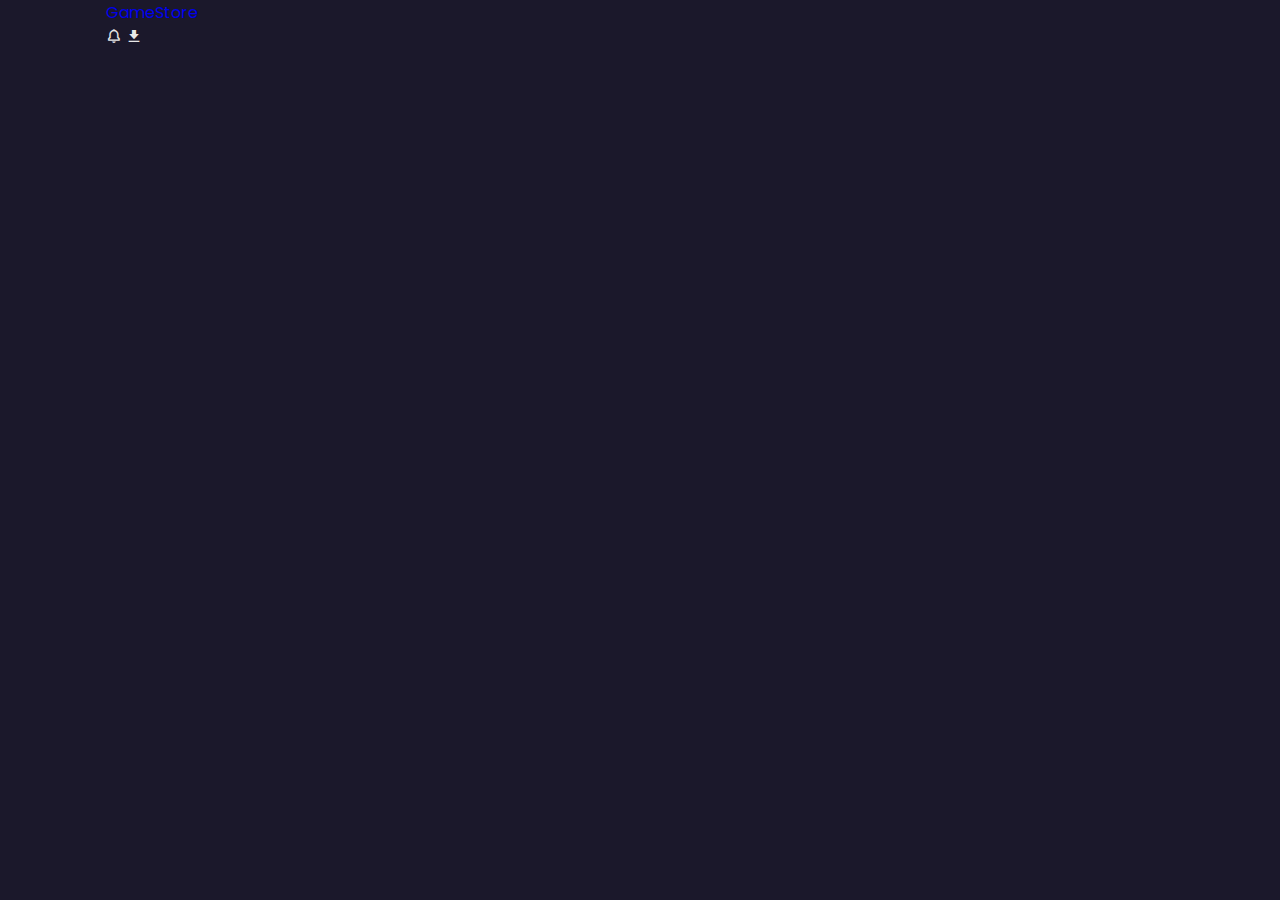
==== index.html @ adf53d3b "Initial Commit" ====
<!DOCTYPE html>
<html lang="en">
<head>
    <meta charset="UTF-8">
    <meta name="viewport" content="width=device-width, initial-scale=1.0">
    <title>Responsive Games Website</title>
    <!-- Fav Icon -->
    <link rel="shotcut" href="img/fav.png" type="image/x-icon">
    <!-- Link To Css -->
    <link rel="stylesheet" href="css/style.css">
    <!-- Box Icon -->
    <link rel="stylesheet" href="https://unpkg.com/boxicons@2.1.0/css/boxicons.min.css">
</head>
<body>
    <!-- Header -->
    <header>
        <!-- Nav -->
        <div class="nav container">
            <!-- Logo -->
            <a href="index.html" class="logo">Game<span>Store</span></a>
            <!-- Nav Icons -->
            <div class="nav-icons">
                <i class="bx bx-bell" id="bell-icon"></i>
                <i class="bx bxs-download"></i>
                <div class="menu-icon">
                    <div class="line1"></div>
                    <div class="line2"></div>
                    <div class="line3"></div>
                </div>
            </div>
        </div>
    </header>









    <!-- Link to JS -->
    <script src="js/main.js"></script>
</body>
</html>
---- css/style.css ----
/* Google Font */
@import url('https://fonts.googleapis.com/css2?family=Poppins:wght@400;500;600;700&display=swap');

*{
    font-family: "Poppins", sans-serif;
    margin: 0;
    padding: 0;
    scroll-behavior: smooth;
    box-sizing: border-box;
    list-style: none;
    text-decoration: none;
    scroll-padding-top: 2rem;
}

/* Variables */
:root {
    /* Main color */
    --main-color: #fa5353;
    /* Second Color Choice */
    --dark-color: #1b182b;
    --light-color: #322f40;
    --text-color: hsl(0, 0%, 91%);
}
::selection{
    color: var(--text-color);
    background: var(--main-color);
}
img {
    width: 100%;
}

body{
    color: var(--text-color);
    background: var(--dark-color);
}
.container{
    max-width: 1068px;
    margin: auto;
    width: 100%;
}
header{
    position: fixed;
    top: 0;
    left: 0;
    width: 100%;
    background: var(--dark-color);
    z-index: 100;
}
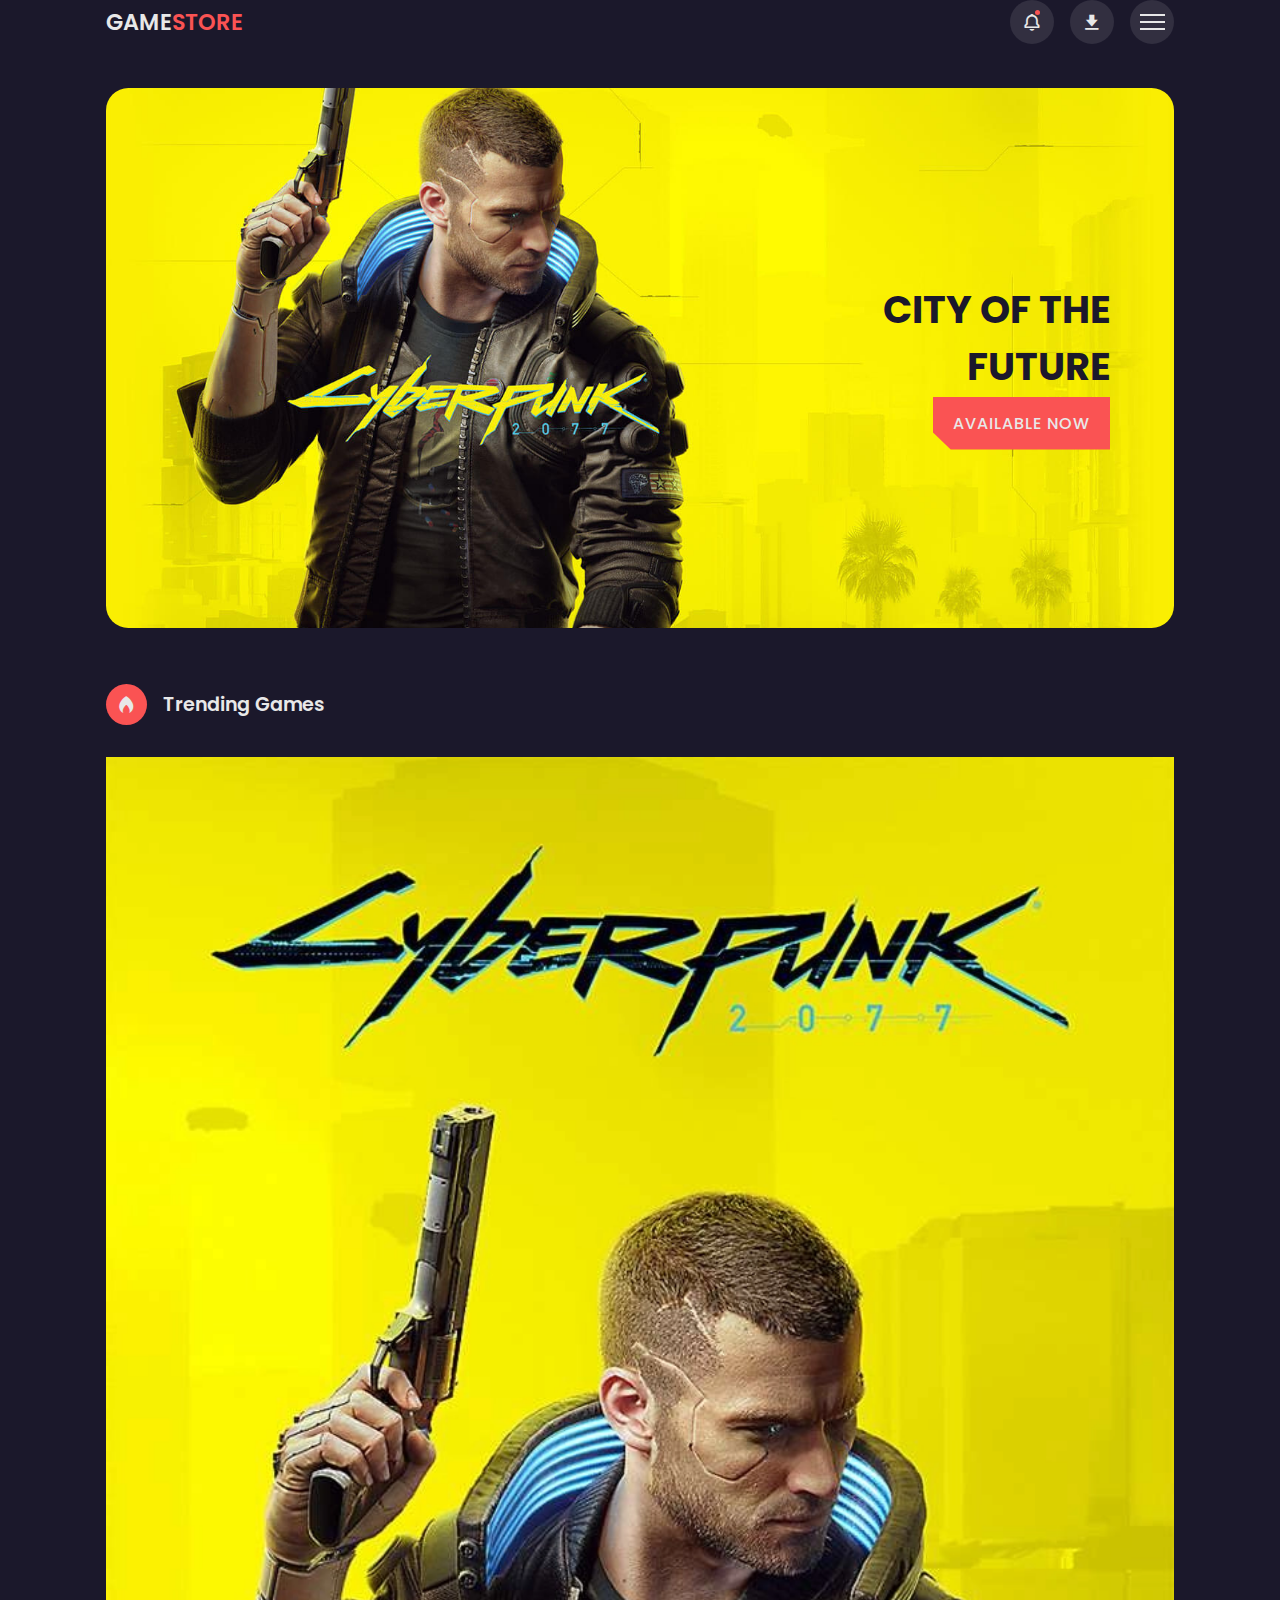
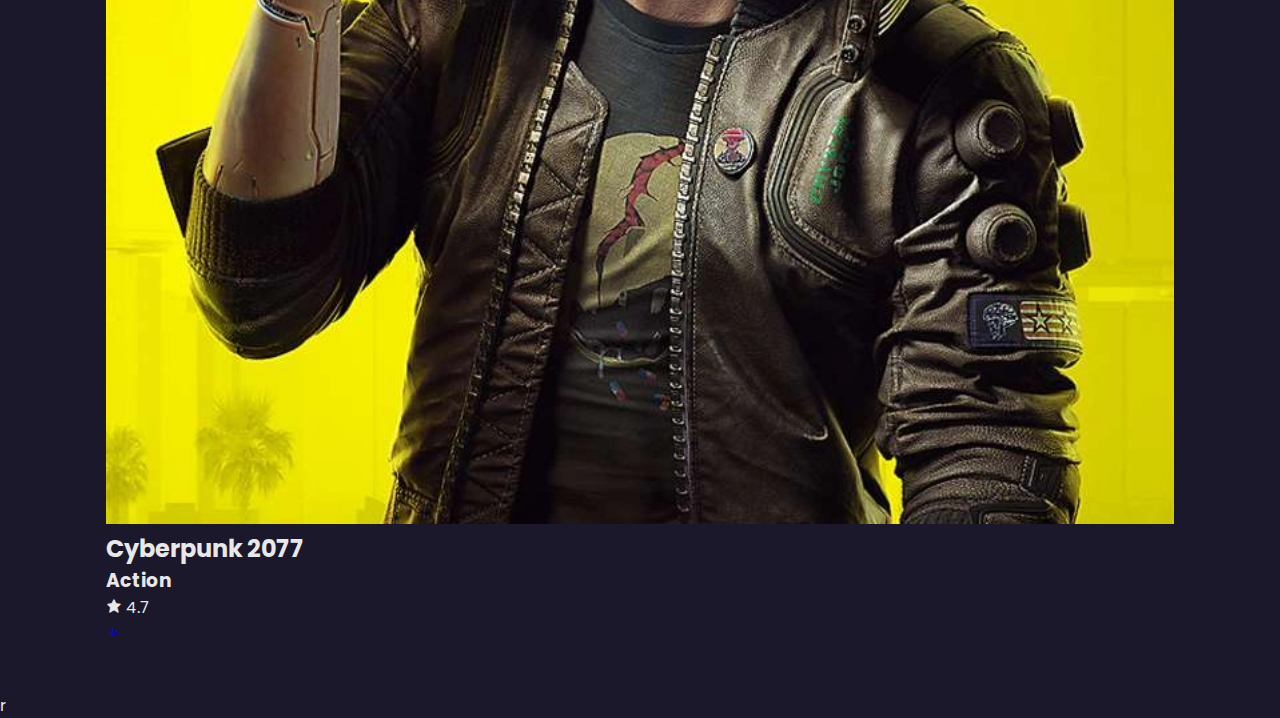
==== commit be779426: "Main" ====
--- a/index.html
+++ b/index.html
@@ -10,6 +10,8 @@
     <link rel="stylesheet" href="css/style.css">
     <!-- Box Icon -->
     <link rel="stylesheet" href="https://unpkg.com/boxicons@2.1.0/css/boxicons.min.css">
+    <!-- Swiper CSS File Link -->
+    <link rel="stylesheet" href="css/swiper-bundle.min.css">
 </head>
 <body>
     <!-- Header -->
@@ -20,7 +22,7 @@
             <a href="index.html" class="logo">Game<span>Store</span></a>
             <!-- Nav Icons -->
             <div class="nav-icons">
-                <i class="bx bx-bell" id="bell-icon"></i>
+                <i class="bx bx-bell bx-tada" id="bell-icon"><span></span></i>
                 <i class="bx bxs-download"></i>
                 <div class="menu-icon">
                     <div class="line1"></div>
@@ -28,8 +30,64 @@
                     <div class="line3"></div>
                 </div>
             </div>
+            <!-- Menu -->
+            <div class="menu">
+                <img src="img/menu.png" alt="">
+                <div class="navbar">
+                    <li><a href="index.html">Home</a></li>
+                    <li><a href="#trending">Trending</a></li>
+                    <li><a href="#new">New Games</a></li>
+                    <li><a href="#action">Action Games</a></li>
+                    <li><a href="#contact">Contact Us</a></li>
+                </div>
+            </div>
+            <!-- Notification -->
+            <div class="notification">
+                <div class="notification-box">
+                    <i class="bx bxs-check-circle"></i>
+                    <p>Congratlation, Your game download sucessfully.</p>
+                </div>
+                <div class="notification-box box-color">
+                    <i class="bx bxs-x-circle"></i>
+                    <p>Could not apply changes.</p>
+                </div>
+            </div>
         </div>
     </header>
+    <!-- Home Section Start -->
+    <section class="home container">
+        <img src="img/home.png" alt="">
+        <div class="home-text">
+            <h1>CITY OF THE <br> FUTURE</h1>
+            <a href="#" class="btn">Available Now</a>
+        </div>
+    </section>
+    <!-- Home Section End -->
+    <!-- Trending Section Start -->
+    <section class="trending container" id="trending">
+        <div class="heading">
+            <i class="bx bxs-flame"></i>
+            <h2>Trending Games</h2>
+        </div>
+        <!-- Content -->
+        <div class="trending-content swiper">
+            <div class="box">
+                <img src="img/trending1.webp" alt="">
+                <div class="box-text">
+                    <h2>Cyberpunk 2077</h2>
+                    <h3>Action</h3>
+                    <div class="rating-download">
+                        <div class="rating">
+                            <i class="bx bxs-star"></i>
+                            <span>4.7</span>
+                        </div>
+                        <a href="#" class="box-btn"><i class="bx bx-down-arrow-alt"></i></a>
+                    </div>
+                </div>
+            </div>
+        </div>
+    </section>
+    <!-- Trending Section End -->
 
 
 
@@ -38,7 +96,8 @@
 
 
 
-
+    <!-- Link to Swiper File -->
+    <script src="js/swiper-bundle.min.js"></script>r
     <!-- Link to JS -->
     <script src="js/main.js"></script>
 </body>
--- a/css/style.css
+++ b/css/style.css
@@ -25,6 +25,9 @@
     color: var(--text-color);
     background: var(--main-color);
 }
+section{
+    padding: 4rem 0 3rem;
+}
 img {
     width: 100%;
 }
@@ -38,6 +41,7 @@
     margin: auto;
     width: 100%;
 }
+/* Header */
 header{
     position: fixed;
     top: 0;
@@ -45,4 +49,213 @@
     width: 100%;
     background: var(--dark-color);
     z-index: 100;
+}
+.nav {
+    display: flex;
+    align-items: center;
+    justify-content: center;
+}
+/* Logo */
+.logo{
+    font-size: 1.4rem;
+    font-weight: 600;
+    color: var(--text-color);
+    text-transform: uppercase;
+    margin: 0 auto 0 0;
+}
+.logo span{
+    color: var(--main-color);
+}
+/* Nav Icons */
+.nav-icons{
+    display: flex;
+    align-items: center;
+    column-gap: 1rem;
+}
+.nav-icons  .bx{
+    font-size: 20px;
+    height: 44px;
+    width: 44px;
+    display: grid;
+    place-items: center;
+    color: var(--text-color);
+    background: var(--light-color);
+    border-radius: 50%;
+    cursor: pointer;
+}
+#bell-icon {
+    position: relative;
+}
+#bell-icon span{
+    content: '';
+    width: 5px;
+    height: 5px;
+    border-radius: 50%;
+    background: var(--main-color);
+    position: absolute;
+    top: 10px;
+    right: 14px;
+}
+/* menu-icon */
+.menu-icon {
+    display: flex;
+    flex-direction: column;
+    align-items: center;
+    justify-content: center;
+    row-gap: 5px;
+    height: 44px;
+    width: 44px;
+    border-radius: 50%;
+    background: var(--light-color);
+    cursor: pointer;
+    z-index: 200;
+    transition: .3s;
+}
+.menu-icon div{
+    display: block;
+    background: var(--text-color);
+    height: 2px;
+    width: 25px;
+    transition: .3s;
+}
+.move .line1 {
+    transform: rotate(-45deg) translate(-5px, 5px);
+}
+.move .line2 {
+    opacity: 0;}
+.move .line3 {
+    transform: rotate(45deg) translate(-5px, -5px);
+}
+/* Menu */
+.menu {
+    position: fixed;
+    left: 0;
+    top: 0;
+    width: 100%;
+    height: 100vh;
+    background: rgba(0, 0, 14, .9);
+    z-index: 106;
+    display: flex;
+    align-items: center;
+    justify-content: space-between;
+    transition: .5s;
+    clip-path: circle(0% at 100% 0%);
+}
+.menu.active {
+    clip-path: circle(144% at 100% 0%);
+}
+.menu img {
+    width: 700px;
+}
+.navbar {
+    display: grid;
+    row-gap: 1rem;
+    text-align: right;
+    padding-right: 2rem;
+}
+.navbar a{
+    font-size: 1.6rem;
+    color: var(--text-color);
+    font-weight: 500;
+    transition: .2s;
+}
+.navbar a:hover{
+    border-bottom: 4px solid var(--main-color);
+    font-size: 1.8rem;
+}
+/* Notification */
+.notification {
+    position: absolute;
+    top: 110%;
+    right: 5rem;
+    background: var(--light-color);
+    width: 300px;
+    height: 350px;
+    border-radius: .5rem;
+    padding: 10px;
+    display: flex;
+    flex-direction: column;
+    row-gap: 1rem;
+    clip-path: circle(0% at 100% 0%);
+}
+.notification.active {
+    clip-path: circle(144% at 100% 0%);
+    transition: .3s;
+}
+.notification-box {
+    display: flex;
+    align-items: baseline;
+    column-gap: 1rem;
+    border-radius: .5rem;
+    background: var(--dark-color);
+    padding: 10px;
+}
+.notification-box .bx {
+    color: #faf102;
+}
+
+.box-color{
+    background: hsl(0, 0%, 100%, 0.4);
+}
+.box-color .bx {
+    color: var(--main-color);
+}
+/* Home */
+.home {
+    position: relative;
+    min-height: 540px;
+    display: flex;
+    align-items: center;
+    justify-content: flex-end;
+    margin-top: 5rem;
+}
+.home img {
+    position: absolute;
+    width: 100%;
+    height: 100%;
+    object-fit: cover;
+    border-radius: 1.4rem;
+    z-index: -1;
+}
+.home-text{
+    padding-right: 4rem;
+    text-align: right;
+}
+.home-text h1 {
+    font-size: 2.4rem;
+    text-transform: uppercase;
+    color: var(--dark-color);
+    margin-bottom: 1rem;
+}
+.btn {
+    background: var(--main-color);
+    padding: 15px 20px;
+    color: var(--text-color);
+    text-transform: uppercase;
+    font-size: 1rem;
+    letter-spacing: 1px;
+    font-weight: 500;
+    clip-path: polygon(0 0, 100% 0%,100% 100%, 10% 100%, 0% 68%);
+}
+.btn:hover {
+    background: var(--light-color);
+    transition: .3s all linear;
+}
+/* Heading */
+.heading{
+    display: flex;
+    align-items: center;
+    column-gap: 1rem;
+    margin-bottom: 2rem;
+}
+.heading .bx {
+    font-size: 21px;
+    color: var(--text-color);
+    background: var(--main-color);
+    padding: 10px;
+    border-radius: 5rem;
+}
+.heading h2 {
+    font-size: 1.2rem;
+    font-weight: 600;
 }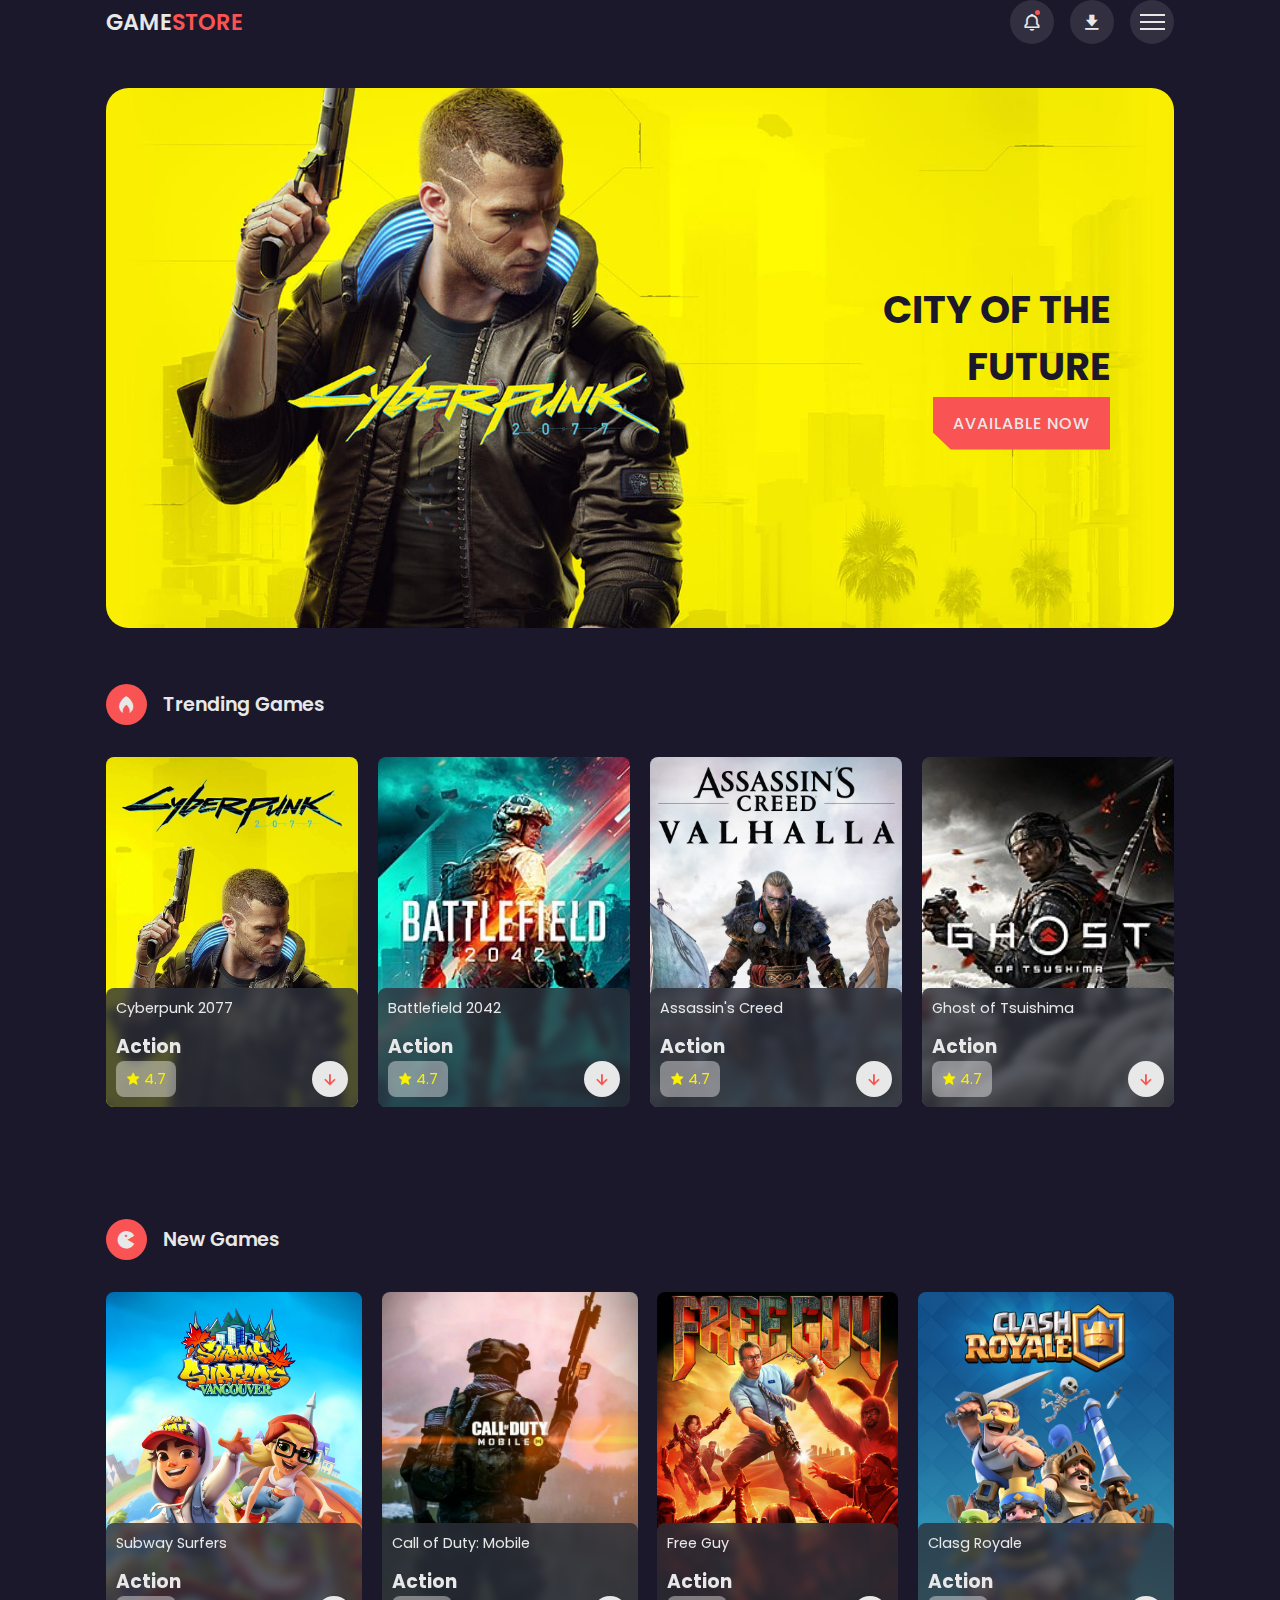
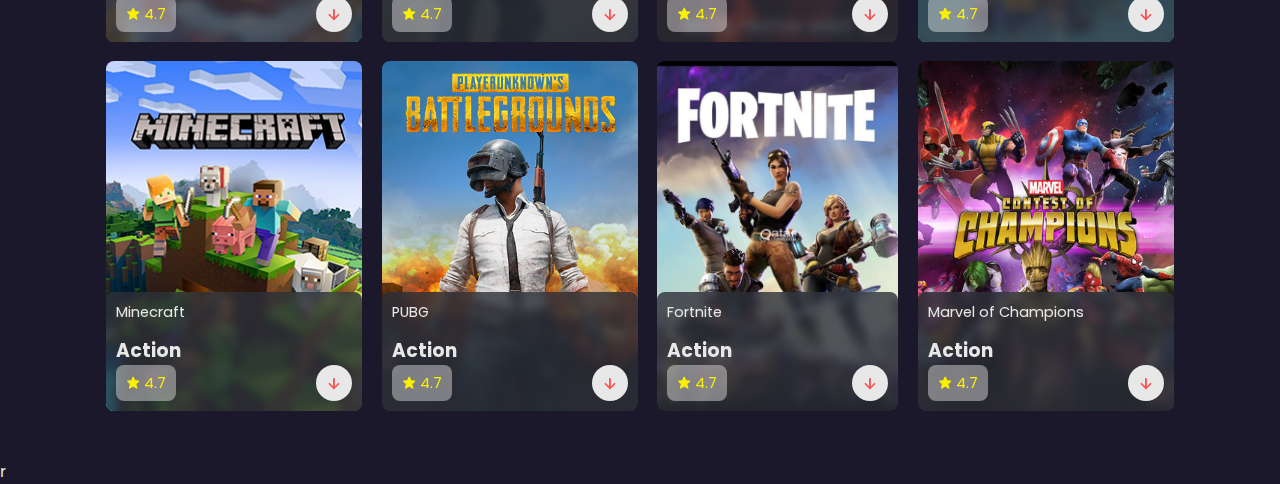
==== commit 0785009e: "main" ====
--- a/index.html
+++ b/index.html
@@ -71,23 +71,278 @@
         </div>
         <!-- Content -->
         <div class="trending-content swiper">
-            <div class="box">
-                <img src="img/trending1.webp" alt="">
-                <div class="box-text">
-                    <h2>Cyberpunk 2077</h2>
-                    <h3>Action</h3>
-                    <div class="rating-download">
-                        <div class="rating">
-                            <i class="bx bxs-star"></i>
-                            <span>4.7</span>
-                        </div>
-                        <a href="#" class="box-btn"><i class="bx bx-down-arrow-alt"></i></a>
+            <div class="swiper-wrapper">
+                <!-- Slie 1 -->
+                <div class="swiper-slide">
+                    <div class="box">
+                        <img src="img/trending1.webp" alt="">
+                        <div class="box-text">
+                            <h2>Cyberpunk 2077</h2>
+                            <h3>Action</h3>
+                            <div class="rating-download">
+                                <div class="rating">
+                                    <i class="bx bxs-star"></i>
+                                    <span>4.7</span>
+                                </div>
+                                <a href="#" class="box-btn"><i class="bx bx-down-arrow-alt"></i></a>
+                            </div>
+                        </div>
+                    </div>
+                </div>
+                <!-- Slie 2 -->
+                <div class="swiper-slide">
+                    <div class="box">
+                        <img src="img/trending2.jpg" alt="">
+                        <div class="box-text">
+                            <h2>Battlefield 2042</h2>
+                            <h3>Action</h3>
+                            <div class="rating-download">
+                                <div class="rating">
+                                    <i class="bx bxs-star"></i>
+                                    <span>4.7</span>
+                                </div>
+                                <a href="#" class="box-btn"><i class="bx bx-down-arrow-alt"></i></a>
+                            </div>
+                        </div>
+                    </div>
+                </div>
+                <!-- Slie 3 -->
+                <div class="swiper-slide">
+                    <div class="box">
+                        <img src="img/trending3.jpg" alt="">
+                        <div class="box-text">
+                            <h2>Assassin's Creed</h2>
+                            <h3>Action</h3>
+                            <div class="rating-download">
+                                <div class="rating">
+                                    <i class="bx bxs-star"></i>
+                                    <span>4.7</span>
+                                </div>
+                                <a href="#" class="box-btn"><i class="bx bx-down-arrow-alt"></i></a>
+                            </div>
+                        </div>
+                    </div>
+                </div>
+                <!-- Slie 4 -->
+                <div class="swiper-slide">
+                    <div class="box">
+                        <img src="img/trending4.jpg" alt="">
+                        <div class="box-text">
+                            <h2>Ghost of Tsuishima</h2>
+                            <h3>Action</h3>
+                            <div class="rating-download">
+                                <div class="rating">
+                                    <i class="bx bxs-star"></i>
+                                    <span>4.7</span>
+                                </div>
+                                <a href="#" class="box-btn"><i class="bx bx-down-arrow-alt"></i></a>
+                            </div>
+                        </div>
+                    </div>
+                </div>
+                <!-- Slie 5 -->
+                <div class="swiper-slide">
+                    <div class="box">
+                        <img src="img/trending5.png" alt="">
+                        <div class="box-text">
+                            <h2>GTA v</h2>
+                            <h3>Action</h3>
+                            <div class="rating-download">
+                                <div class="rating">
+                                    <i class="bx bxs-star"></i>
+                                    <span>4.7</span>
+                                </div>
+                                <a href="#" class="box-btn"><i class="bx bx-down-arrow-alt"></i></a>
+                            </div>
+                        </div>
+                    </div>
+                </div>
+                <!-- Slie 6 -->
+                <div class="swiper-slide">
+                    <div class="box">
+                        <img src="img/trending6.jpg" alt="">
+                        <div class="box-text">
+                            <h2>Dying Light 2</h2>
+                            <h3>Action</h3>
+                            <div class="rating-download">
+                                <div class="rating">
+                                    <i class="bx bxs-star"></i>
+                                    <span>4.7</span>
+                                </div>
+                                <a href="#" class="box-btn"><i class="bx bx-down-arrow-alt"></i></a>
+                            </div>
+                        </div>
+                    </div>
+                </div>
+                <!-- Slie 7 -->
+                <div class="swiper-slide">
+                    <div class="box">
+                        <img src="img/trending7.png" alt="">
+                        <div class="box-text">
+                            <h2>Halo Infinite</h2>
+                            <h3>Action</h3>
+                            <div class="rating-download">
+                                <div class="rating">
+                                    <i class="bx bxs-star"></i>
+                                    <span>4.7</span>
+                                </div>
+                                <a href="#" class="box-btn"><i class="bx bx-down-arrow-alt"></i></a>
+                            </div>
+                        </div>
+                    </div>
+                </div>
+                <!-- Slie 8 -->
+                <div class="swiper-slide">
+                    <div class="box">
+                        <img src="img/trending8.png" alt="">
+                        <div class="box-text">
+                            <h2>Resident of Evil Village</h2>
+                            <h3>Action</h3>
+                            <div class="rating-download">
+                                <div class="rating">
+                                    <i class="bx bxs-star"></i>
+                                    <span>4.7</span>
+                                </div>
+                                <a href="#" class="box-btn"><i class="bx bx-down-arrow-alt"></i></a>
+                            </div>
+                        </div>
                     </div>
                 </div>
             </div>
         </div>
     </section>
     <!-- Trending Section End -->
+    <!-- New Section Start -->
+    <section class="new container" id="new">
+        <div class="heading">
+            <i class="bx bxs-game"></i>
+            <h2>New Games</h2>
+        </div>
+        <!-- Content -->
+        <div class="new-content">
+            <!-- Box 1 -->
+            <div class="box">
+                <img src="img/new1.jpg" alt="">
+                <div class="box-text">
+                    <h2>Subway Surfers</h2>
+                    <h3>Action</h3>
+                    <div class="rating-download">
+                        <div class="rating">
+                            <i class="bx bxs-star"></i>
+                            <span>4.7</span>
+                        </div>
+                        <a href="#" class="box-btn"><i class="bx bx-down-arrow-alt"></i></a>
+                    </div>
+                </div>
+            </div>
+            <!-- Box 2 -->
+            <div class="box">
+                <img src="img/new2.jpg" alt="">
+                <div class="box-text">
+                    <h2>Call of Duty: Mobile</h2>
+                    <h3>Action</h3>
+                    <div class="rating-download">
+                        <div class="rating">
+                            <i class="bx bxs-star"></i>
+                            <span>4.7</span>
+                        </div>
+                        <a href="#" class="box-btn"><i class="bx bx-down-arrow-alt"></i></a>
+                    </div>
+                </div>
+            </div>
+            <!-- Box 3 -->
+            <div class="box">
+                <img src="img/new3.jpg" alt="">
+                <div class="box-text">
+                    <h2>Free Guy</h2>
+                    <h3>Action</h3>
+                    <div class="rating-download">
+                        <div class="rating">
+                            <i class="bx bxs-star"></i>
+                            <span>4.7</span>
+                        </div>
+                        <a href="#" class="box-btn"><i class="bx bx-down-arrow-alt"></i></a>
+                    </div>
+                </div>
+            </div>
+            <!-- Box 4 -->
+            <div class="box">
+                <img src="img/new4.jpg" alt="">
+                <div class="box-text">
+                    <h2>Clasg Royale</h2>
+                    <h3>Action</h3>
+                    <div class="rating-download">
+                        <div class="rating">
+                            <i class="bx bxs-star"></i>
+                            <span>4.7</span>
+                        </div>
+                        <a href="#" class="box-btn"><i class="bx bx-down-arrow-alt"></i></a>
+                    </div>
+                </div>
+            </div>
+            <!-- Box 5 -->
+            <div class="box">
+                <img src="img/new5.png" alt="">
+                <div class="box-text">
+                    <h2>Minecraft</h2>
+                    <h3>Action</h3>
+                    <div class="rating-download">
+                        <div class="rating">
+                            <i class="bx bxs-star"></i>
+                            <span>4.7</span>
+                        </div>
+                        <a href="#" class="box-btn"><i class="bx bx-down-arrow-alt"></i></a>
+                    </div>
+                </div>
+            </div>
+            <!-- Box 6 -->
+            <div class="box">
+                <img src="img/new6.png" alt="">
+                <div class="box-text">
+                    <h2>PUBG</h2>
+                    <h3>Action</h3>
+                    <div class="rating-download">
+                        <div class="rating">
+                            <i class="bx bxs-star"></i>
+                            <span>4.7</span>
+                        </div>
+                        <a href="#" class="box-btn"><i class="bx bx-down-arrow-alt"></i></a>
+                    </div>
+                </div>
+            </div>
+            <!-- Box 7 -->
+            <div class="box">
+                <img src="img/new7.png" alt="">
+                <div class="box-text">
+                    <h2>Fortnite</h2>
+                    <h3>Action</h3>
+                    <div class="rating-download">
+                        <div class="rating">
+                            <i class="bx bxs-star"></i>
+                            <span>4.7</span>
+                        </div>
+                        <a href="#" class="box-btn"><i class="bx bx-down-arrow-alt"></i></a>
+                    </div>
+                </div>
+            </div>
+            <!-- Box 8 -->
+            <div class="box">
+                <img src="img/new8.jpg" alt="">
+                <div class="box-text">
+                    <h2>Marvel of Champions</h2>
+                    <h3>Action</h3>
+                    <div class="rating-download">
+                        <div class="rating">
+                            <i class="bx bxs-star"></i>
+                            <span>4.7</span>
+                        </div>
+                        <a href="#" class="box-btn"><i class="bx bx-down-arrow-alt"></i></a>
+                    </div>
+                </div>
+            </div>
+        </div>
+    </section>
+    <!-- New Section End -->
 
 
 
--- a/css/style.css
+++ b/css/style.css
@@ -258,4 +258,69 @@
 .heading h2 {
     font-size: 1.2rem;
     font-weight: 600;
+}
+.box {
+    position:relative;
+    width: 100%;
+    height: 350px;
+    border-radius: .5rem;
+}
+.box img {
+    width: 100%;
+    height: 100%;
+    object-fit: cover;
+    border-radius: .5rem;
+}
+.box .box-text {
+    position: absolute;
+    right: 0;
+    left: 0;
+    bottom: 0;
+    padding: 10px;
+    background: hsl(227, 14%, 20%, 0.8);
+    backdrop-filter: blur(4px);
+    border-radius: .5rem;
+}
+.box .box-text h2{
+    font-size: .9rem;
+    font-weight: 400;
+    margin-bottom: .8rem;
+}
+.rating-download {
+    display: flex;
+    justify-content: space-between;
+}
+.rating {
+    display: flex;
+    align-items: center;
+    column-gap: 4px;
+    background: hsl(0, 0%, 100%, 0.4);
+    padding: 4px 10px;
+    border-radius: .5rem;
+}
+.rating .bx {
+    color: #faf102;
+    font-size: .9rem;
+}
+.rating span {
+    color: #faf102;
+    font-size: .9rem;
+}
+.box-btn .bx{
+    padding: 8px;
+    background: var(--text-color);
+    border-radius: 5rem;
+    color: var(--main-color);
+    font-weight: 400;
+    font-size: 20px;
+}
+.box-btn .bx:hover{
+    background: var(--dark-color);
+}
+/* New Content */
+.new-content {
+    display: grid;
+    grid-template-columns: repeat(auto-fit, minmax(240px, auto));
+    gap: 1.2rem;
+    
 }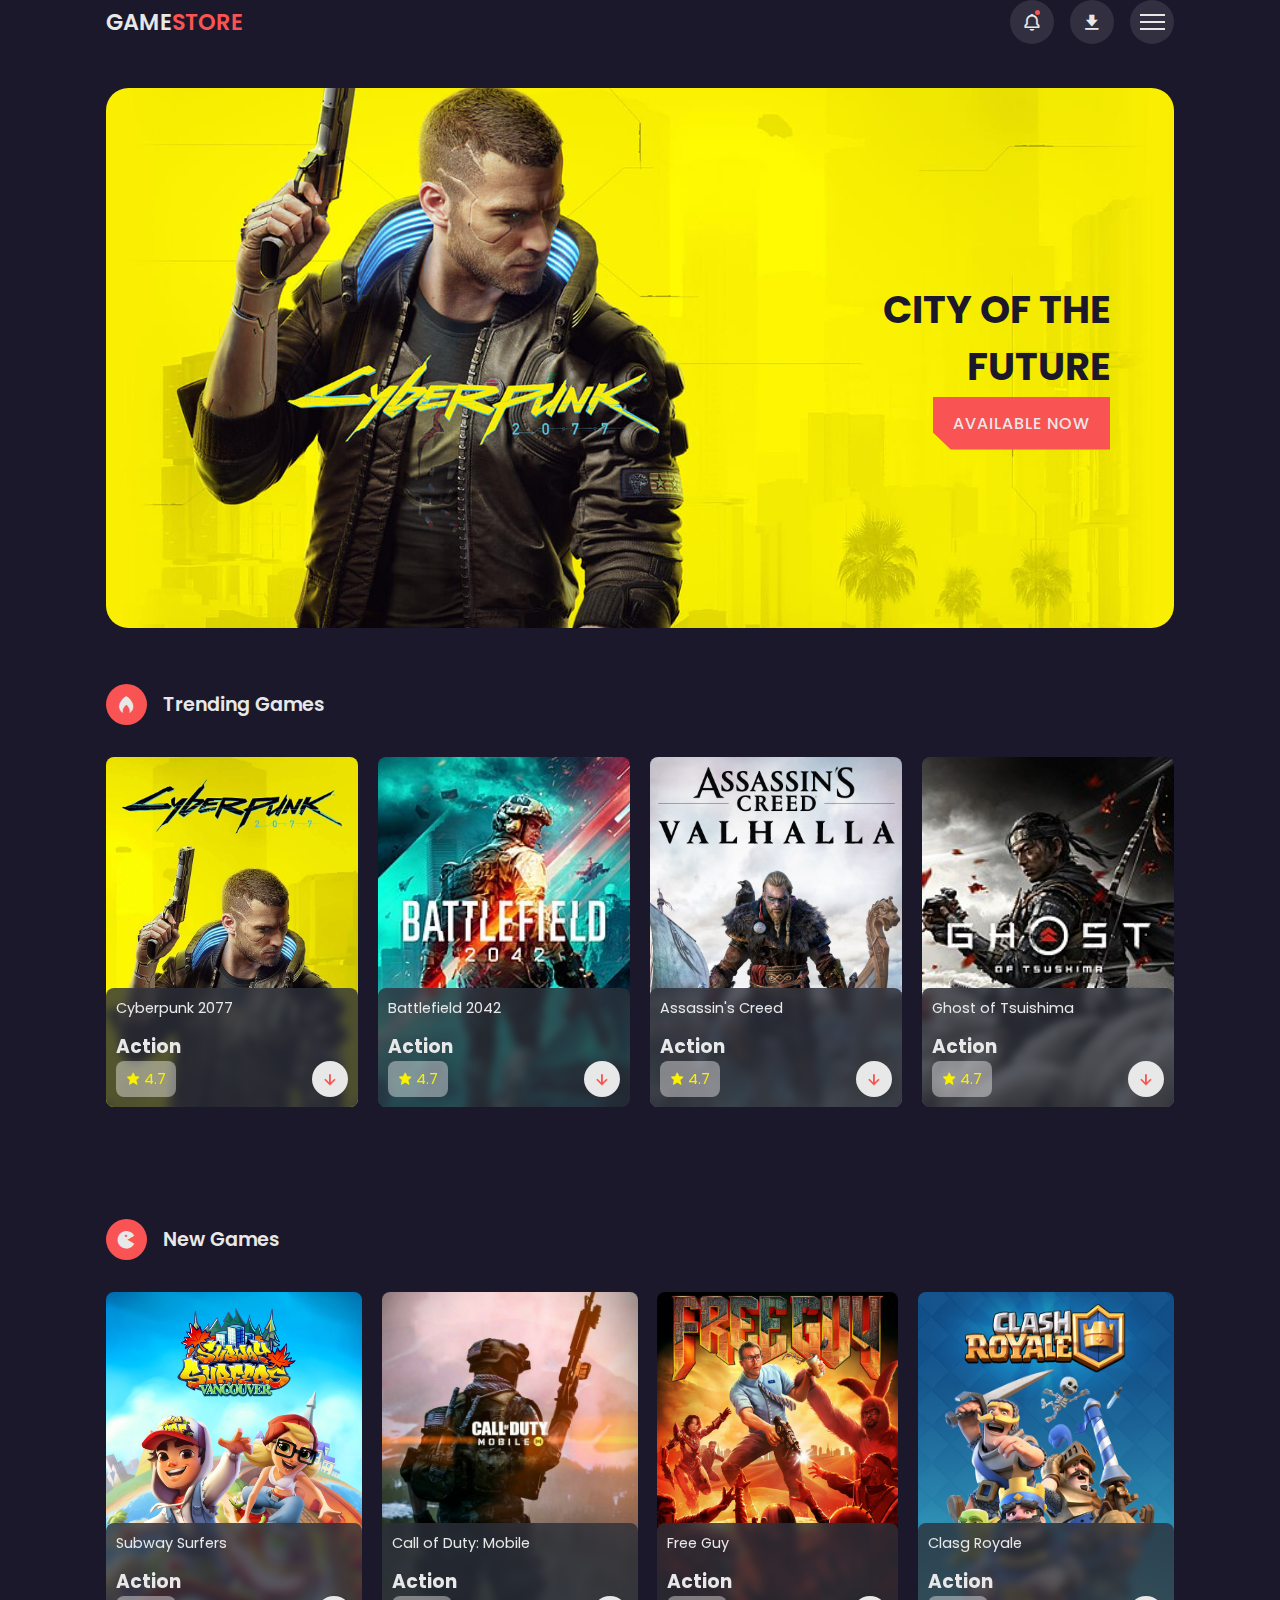
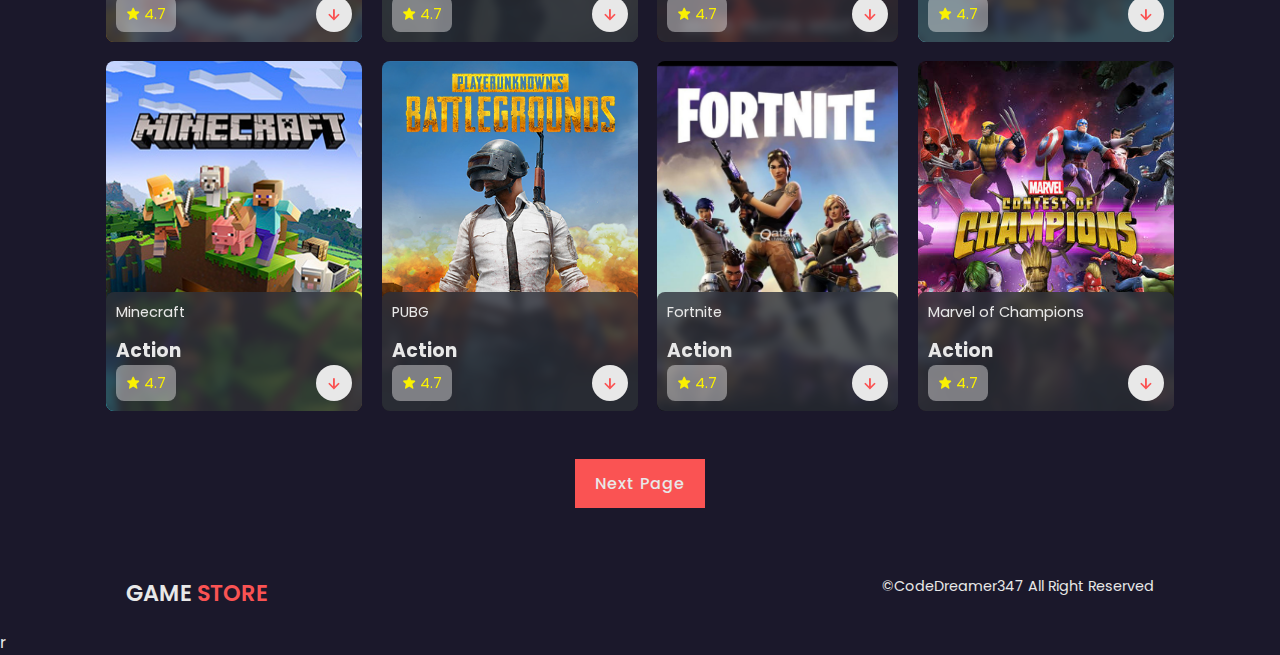
==== commit 1eaa9c85: "main" ====
--- a/index.html
+++ b/index.html
@@ -231,7 +231,7 @@
                             <i class="bx bxs-star"></i>
                             <span>4.7</span>
                         </div>
-                        <a href="#" class="box-btn"><i class="bx bx-down-arrow-alt"></i></a>
+                        <a href="download.html" class="box-btn"><i class="bx bx-down-arrow-alt"></i></a>
                     </div>
                 </div>
             </div>
@@ -340,9 +340,18 @@
                     </div>
                 </div>
             </div>
+        </div>
+        <div class="next-page">
+            <a href="#">Next Page</a>
+
         </div>
     </section>
     <!-- New Section End -->
+    <!-- Copyright -->
+    <div class="copyright container">
+        <a href="#" class="logo">Game <span>Store</span></a>
+        <p>&#169;CodeDreamer347 All Right Reserved</p>
+    </div>
 
 
 
--- a/css/style.css
+++ b/css/style.css
@@ -321,6 +321,51 @@
 .new-content {
     display: grid;
     grid-template-columns: repeat(auto-fit, minmax(240px, auto));
-    gap: 1.2rem;
-    
+    gap: 1.2rem;   
+}
+.next-page {
+    display: flex;
+    justify-content: center;
+    align-items: center;
+    margin-top: 3rem;
+}
+.next-page a {
+    background: var(--main-color);
+    padding: 12px 20px;
+    color: var(--text-color);
+    letter-spacing: 1px;
+    font-weight: 500;
+}
+.next-page a:hover{
+    background: var(--light-color);
+    transition: .3s all linear;
+}
+.copyright{
+    display: flex;
+    justify-content: space-between;
+    padding: 20px;
+}
+.copyright p {
+    font-size: .9rem;
+    color: var(--text-color);
+}
+
+/* Download Page */
+.video-container video{
+    width: 100%;
+    aspect-ratio: 16/9;
+}
+.video-container {
+    margin-top: 5rem;
+}
+.about {
+    display: inline-flex;
+    font-size: 1.4rem;
+    font-weight: 500;
+    border-radius: 4px solid var(--main-color);
+}
+.about p {
+    font-size: .938rem;
+    margin-top: 1rem;
+    text-align: justify;
 }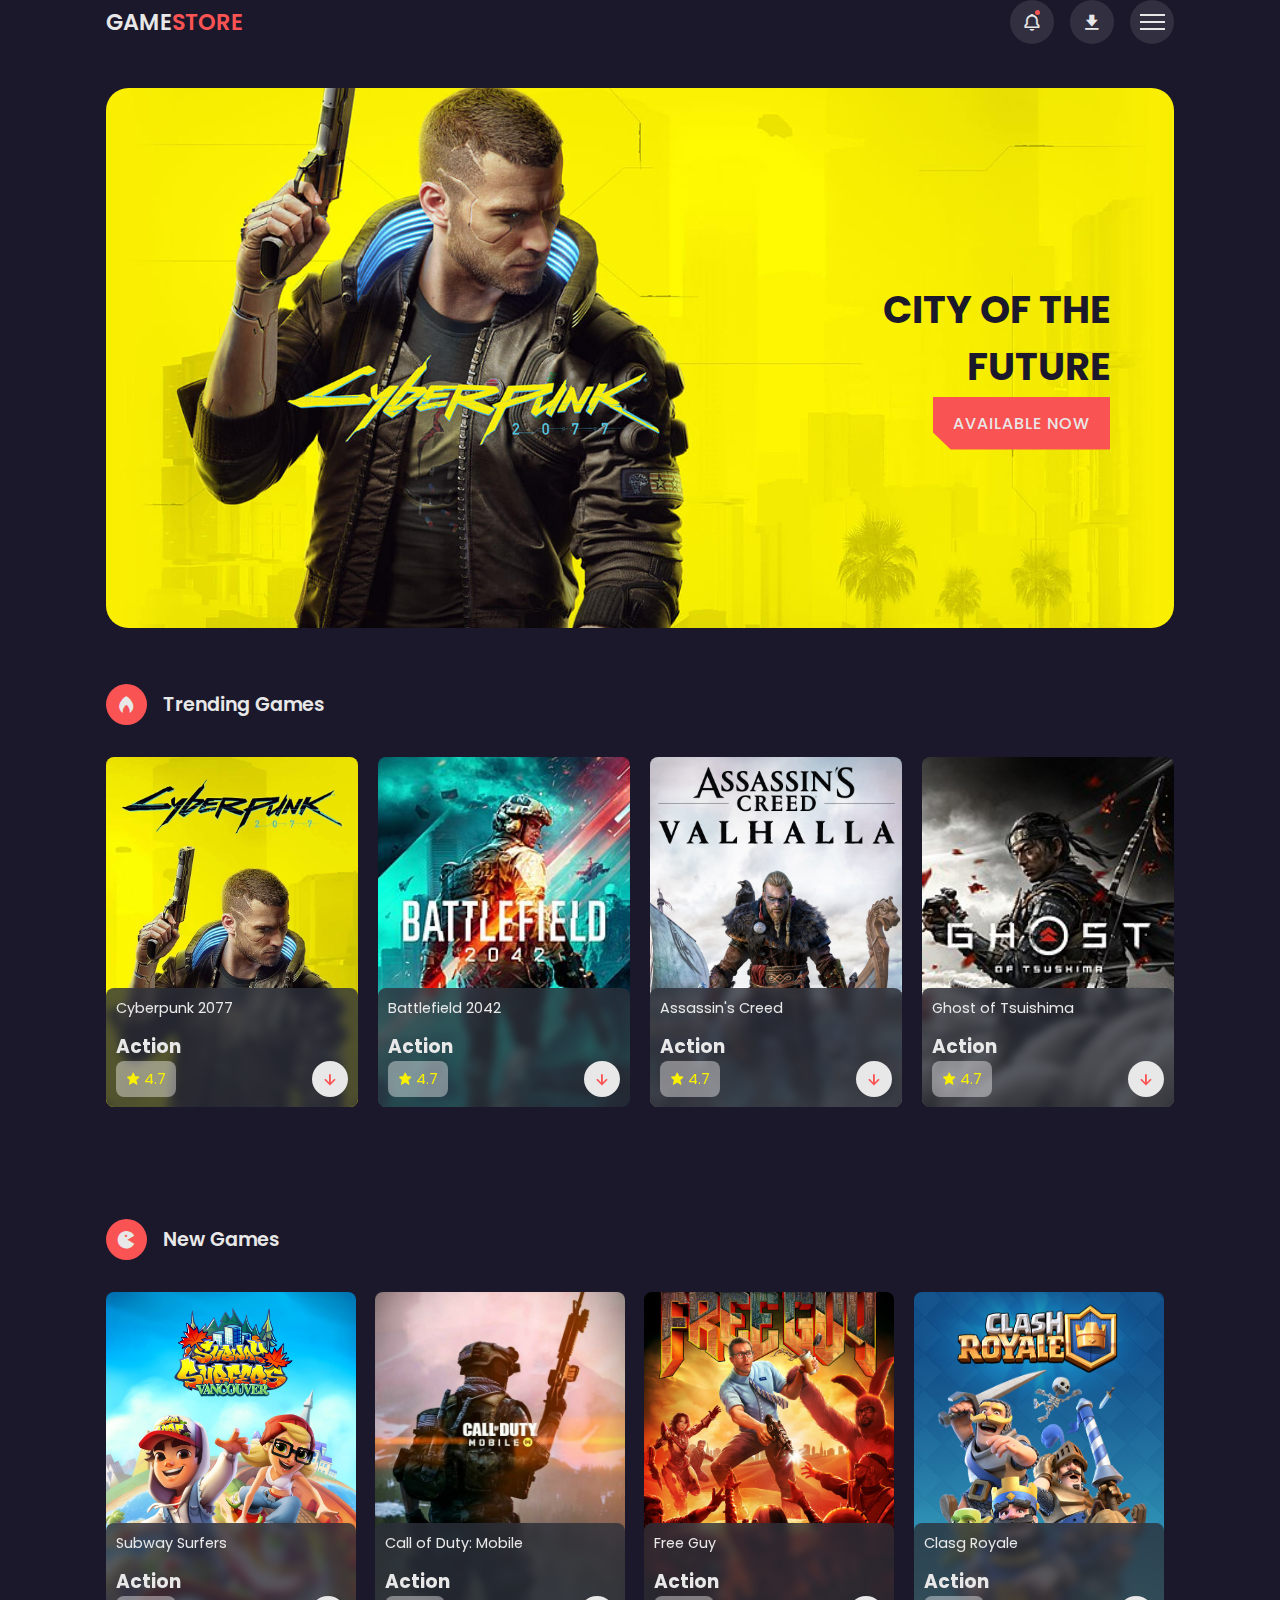
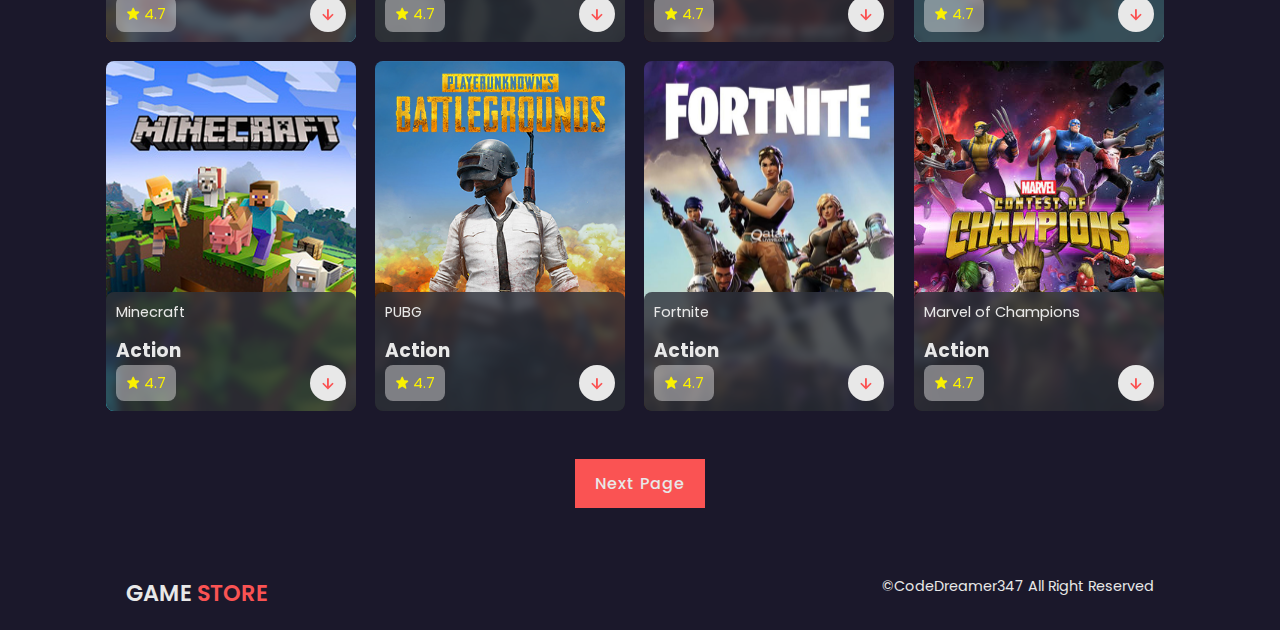
==== commit 59b5f5c5: "final" ====
--- a/index.html
+++ b/index.html
@@ -14,6 +14,10 @@
     <link rel="stylesheet" href="css/swiper-bundle.min.css">
 </head>
 <body>
+    <!-- Custom Scroll Bar -->
+    <div class="progress">
+        <div class="progress-bar" id="scroll-bar"></div>
+    </div>
     <!-- Header -->
     <header>
         <!-- Nav -->
@@ -357,11 +361,8 @@
 
 
 
-
-
-
     <!-- Link to Swiper File -->
-    <script src="js/swiper-bundle.min.js"></script>r
+    <script src="js/swiper-bundle.min.js"></script>
     <!-- Link to JS -->
     <script src="js/main.js"></script>
 </body>
--- a/css/style.css
+++ b/css/style.css
@@ -17,6 +17,7 @@
     /* Main color */
     --main-color: #fa5353;
     /* Second Color Choice */
+    /* --main-color: #0d81ec; */
     --dark-color: #1b182b;
     --light-color: #322f40;
     --text-color: hsl(0, 0%, 91%);
@@ -320,7 +321,7 @@
 /* New Content */
 .new-content {
     display: grid;
-    grid-template-columns: repeat(auto-fit, minmax(240px, auto));
+    grid-template-columns: repeat(auto-fit, minmax(240px, 250px));
     gap: 1.2rem;   
 }
 .next-page {
@@ -359,13 +360,212 @@
     margin-top: 5rem;
 }
 .about {
+    margin-top: 5rem;
+}
+.about h2{
     display: inline-flex;
     font-size: 1.4rem;
     font-weight: 500;
-    border-radius: 4px solid var(--main-color);
+    border-bottom: 4px solid var(--main-color);
 }
 .about p {
     font-size: .938rem;
     margin-top: 1rem;
     text-align: justify;
+} 
+.screenshots h2 {
+    display: inline-flex;
+    font-size: 1.4rem;
+    font-weight: 500;
+    border-radius: 4px solid var(--main-color);
+    margin: 1.6rem 0;
+}
+.screenshots-content {
+    display: grid;
+    grid-template-columns: repeat(auto-fit, minmax(250px, auto));
+    gap: 10px;
+    justify-content: center;
+    max-width: 800px;
+    margin: auto;
+    width: 100%;
+}
+.screenshots-content img {
+    width: 100%;
+    height: 440px;
+    object-fit: cover;
+}
+.download {
+    max-width: 800px;
+    margin: auto;
+    width: 100%;
+    display: grid;
+    justify-content: center;
+    margin-top: 2rem;
+}
+.download h2 {
+    text-align: center;
+    font-size: 1.4rem;
+    font-weight: 500;
+    margin: 1.6rem 0;
+}
+.download-links{
+    display: grid;
+    grid-template-columns: repeat(3, 1fr);
+    gap: 10px;
+    margin-bottom: 2rem;
+}
+.download-links a {
+    text-align: center;
+    background: var(--main-color);
+    padding: 12px 20px;
+    color: var(--text-color);
+    font-weight: 500;
+}
+.download-links a:hover {
+    background: var(--light-color);
+    transition: .3s all linear;
+}
+/* Display Block For Default Scroll Bar */
+html::-webkit-scrollbar{
+    display: none;
+}
+/* Custom Scroll Bar */
+.progress{
+    position: fixed;
+    top: 0;
+    left: 0;
+    width: 100%;
+    height: 4px;
+    z-index: 300;
+}
+.progress-bar {
+    height: 4px;
+    background: var(--main-color);
+    width: 0%;
+}
+
+/* Making Responsive / Breakpoints */
+@media (max-width: 1080px) {
+    .container{
+        margin: 0 auto;
+        width: 90%;
+    }
+    .nav{
+        padding: 10px 0;
+    }
+    .notification {
+        right: 4rem;
+    }
+    .menu img{
+        width: 500px;
+    }
+    section {
+        padding: 3rem 0 2rem;
+    }
+    .home{
+        margin-top: 4rem !important;
+        min-height: 440px;
+    }
+    .home img {
+        border-radius: 1rem;
+    }
+    .new-content {
+        grid-template-columns: repeat(auto-fit, minmax(200px, auto));
+    }
+    .video-container{
+        margin-top: 5rem !important;
+    }
+
+} 
+/* For Medium Devices */
+@media (max-width: 774px) {
+    .notification{
+        right: 1rem;
+    }
+    .menu img {
+        width: 400px;
+    }
+    .home{
+        min-height: 300px;
+    }
+    .home-text h1{
+        font-size: 2rem;
+    }
+    .btn{
+        padding: 12px 17px;
+    }
+    .screenshots-content{
+        grid-template-columns: repeat(auto-fit, minmax(250px, 300px));
+    }
+} 
+@media (max-width: 560px) {
+    .menu img {
+        display: none;
+    }
+    .menu {
+        justify-content: flex-end;
+    }
+    .nav{
+        padding: 8px 0;
+    }
+    .nav-icons .bx, 
+    .menu-icon{
+        height: 40px;
+        width: 40px;
+    }
+    .home{
+        min-height: 240px;
+    }
+    .home-text{
+        padding-right: 1rem;
+    }
+    p{
+        font-size: .875rem;
+    }
+    .download-links{
+        grid-template-columns: 1fr;
+    }
+}
+/* For Small Devices */
+@media (max-width: 360px) {
+    .logo{
+        font-size: 1.2rem;
+    }
+    .navbar a {
+        font-size: 1.3rem;
+    }
+    .navbar a:hover {
+        font-size: 1.4rem;
+    }
+    .notification{
+        width: 270px;
+    }
+    .home{
+        min-height: 214px;
+    }
+    .home-text h1 {
+        font-size: 1.4rem;
+    }
+    .heading .bx {
+        padding: 8px;
+    }
+    .heading h2 {
+        font-size: 1.1rem;
+    }
+    .box {
+        height:  420px;
+    }
+    .copyright{
+        flex-direction: column;
+        align-items: center;
+        row-gap: 1rem;
+    }
+    .copyright .logo {
+        margin: 0;
+    }
+    .about h2,
+    .screenshots h2, 
+    .download h2 {
+        font-size:  1.2rem;
+    }
 }